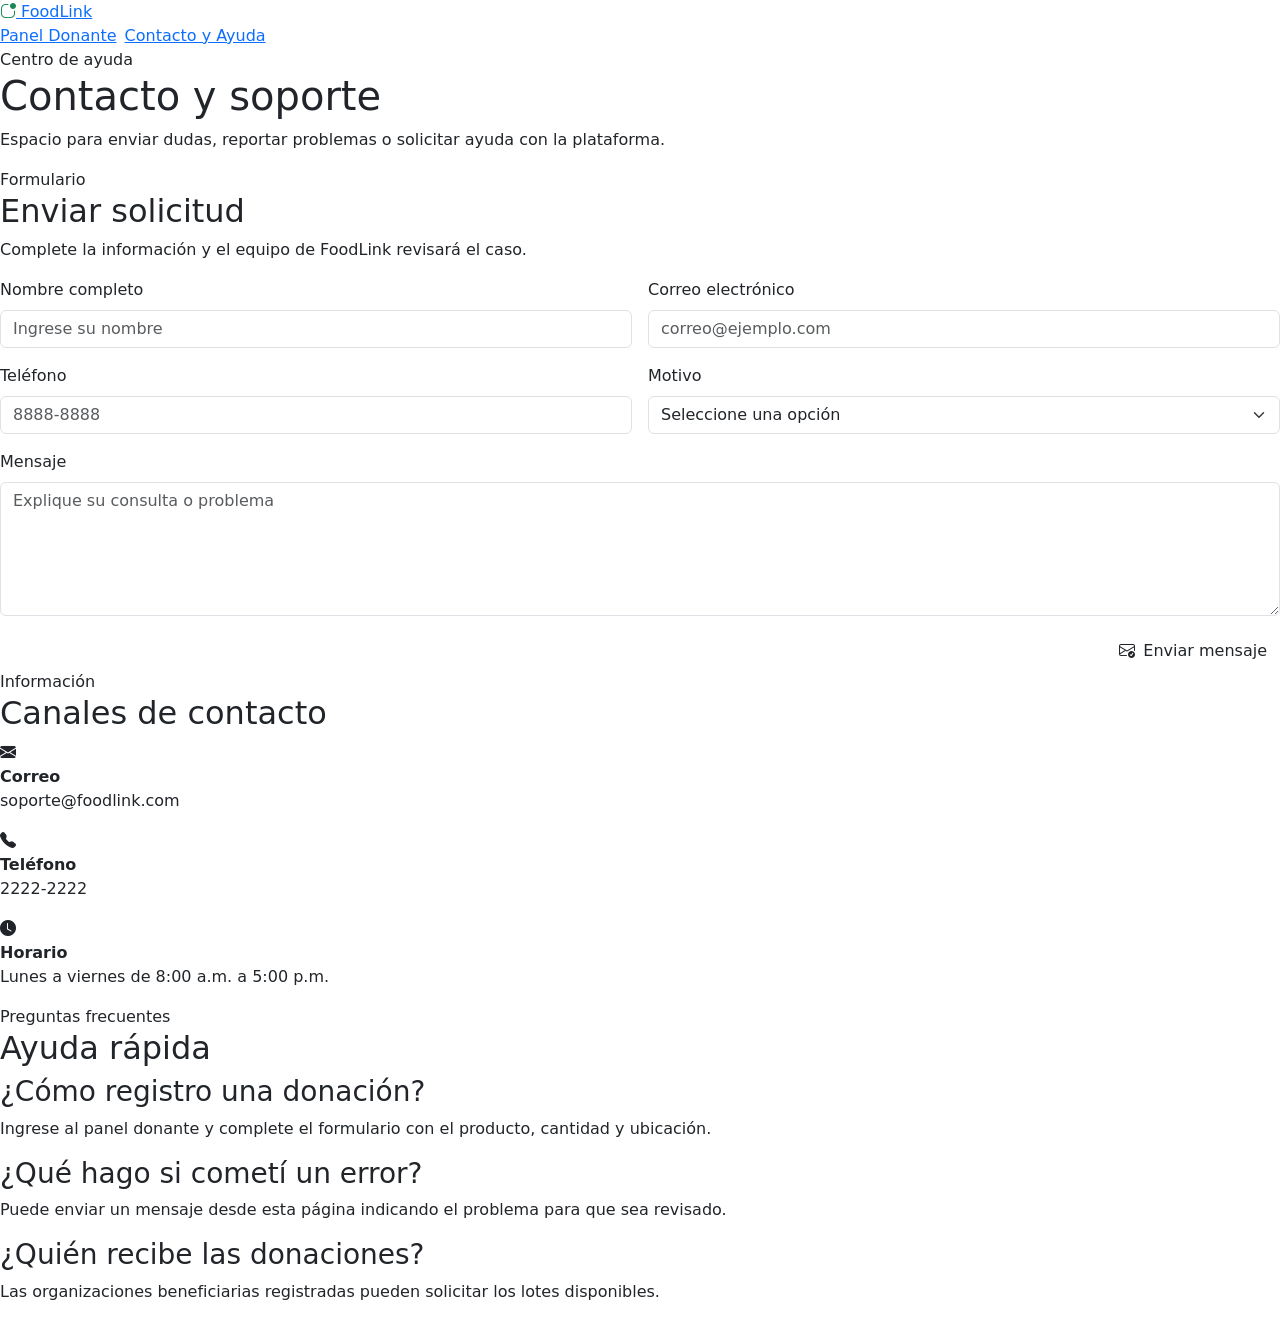
==== panel-ayuda.html @ 527d3919 "Creacion de ayuda y donante" ====
<!DOCTYPE html>
<html lang="es">

    <head>
        <meta charset="UTF-8">
        <meta name="viewport" content="width=device-width, initial-scale=1.0">
        <title>FoodLink - Contacto y Ayuda</title>
        <link
            href="https://cdn.jsdelivr.net/npm/bootstrap@5.3.0/dist/css/bootstrap.min.css"
            rel="stylesheet">
        <link
            href="https://cdn.jsdelivr.net/npm/bootstrap-icons@1.11.0/font/bootstrap-icons.css"
            rel="stylesheet">
        <link
            href="https://fonts.googleapis.com/css2?family=Inter:wght@400;500;600;700;800&display=swap"
            rel="stylesheet">
        <link rel="stylesheet" href="./css/contacto-ayuda.css">
    </head>

    <body>
        <div class="site-container">
            <nav class="app-navbar">
                <a href="#" class="navbar-brand-title">
                    <i class="bi bi-app-indicator text-success"></i> FoodLink
                </a>
                <div class="d-flex gap-2">
                    <a href="panel-donante.html" class="nav-link-page">Panel Donante</a>
                    <a href="contacto-ayuda.html" class="nav-link-page active">Contacto y Ayuda</a>
                </div>
            </nav>

            <header class="help-header">
                <span>Centro de ayuda</span>
                <h1>Contacto y soporte</h1>
                <p>Espacio para enviar dudas, reportar problemas o solicitar ayuda con la plataforma.</p>
            </header>

            <main class="main-content">
                <section class="content-card">
                    <div class="section-header">
                        <span>Formulario</span>
                        <h2>Enviar solicitud</h2>
                        <p>Complete la información y el equipo de FoodLink revisará el caso.</p>
                    </div>

                    <form onsubmit="event.preventDefault(); alert('Mensaje enviado correctamente.');">
                        <div class="row g-3">
                            <div class="col-12 col-md-6">
                                <label class="form-label" for="nombre">Nombre completo</label>
                                <input type="text" class="form-control" id="nombre"
                                    placeholder="Ingrese su nombre" required>
                            </div>
                            <div class="col-12 col-md-6">
                                <label class="form-label" for="correo">Correo electrónico</label>
                                <input type="email" class="form-control" id="correo"
                                    placeholder="correo@ejemplo.com" required>
                            </div>
                            <div class="col-12 col-md-6">
                                <label class="form-label" for="telefono">Teléfono</label>
                                <input type="tel" class="form-control" id="telefono"
                                    placeholder="8888-8888">
                            </div>
                            <div class="col-12 col-md-6">
                                <label class="form-label" for="motivo">Motivo</label>
                                <select class="form-select" id="motivo" required>
                                    <option value="">Seleccione una opción</option>
                                    <option>Problema con una donación</option>
                                    <option>Consulta general</option>
                                    <option>Soporte técnico</option>
                                    <option>Actualización de datos</option>
                                </select>
                            </div>
                            <div class="col-12">
                                <label class="form-label" for="mensaje">Mensaje</label>
                                <textarea class="form-control" id="mensaje" rows="5"
                                    placeholder="Explique su consulta o problema" required></textarea>
                            </div>
                            <div class="col-12 text-end">
                                <button type="submit" class="btn btn-help">
                                    <i class="bi bi-envelope-check me-2"></i>Enviar mensaje
                                </button>
                            </div>
                        </div>
                    </form>
                </section>

                <aside class="content-card">
                    <div class="section-header">
                        <span>Información</span>
                        <h2>Canales de contacto</h2>
                    </div>

                    <div class="info-item">
                        <i class="bi bi-envelope-fill"></i>
                        <div>
                            <strong>Correo</strong>
                            <p>soporte@foodlink.com</p>
                        </div>
                    </div>
                    <div class="info-item">
                        <i class="bi bi-telephone-fill"></i>
                        <div>
                            <strong>Teléfono</strong>
                            <p>2222-2222</p>
                        </div>
                    </div>
                    <div class="info-item">
                        <i class="bi bi-clock-fill"></i>
                        <div>
                            <strong>Horario</strong>
                            <p>Lunes a viernes de 8:00 a.m. a 5:00 p.m.</p>
                        </div>
                    </div>
                </aside>

                <section class="content-card faq-card">
                    <div class="section-header">
                        <span>Preguntas frecuentes</span>
                        <h2>Ayuda rápida</h2>
                    </div>

                    <div class="faq-item">
                        <h3>¿Cómo registro una donación?</h3>
                        <p>Ingrese al panel donante y complete el formulario con el producto, cantidad y ubicación.</p>
                    </div>
                    <div class="faq-item">
                        <h3>¿Qué hago si cometí un error?</h3>
                        <p>Puede enviar un mensaje desde esta página indicando el problema para que sea revisado.</p>
                    </div>
                    <div class="faq-item">
                        <h3>¿Quién recibe las donaciones?</h3>
                        <p>Las organizaciones beneficiarias registradas pueden solicitar los lotes disponibles.</p>
                    </div>
                </section>
            </main>
        </div>
    </body>

</html>
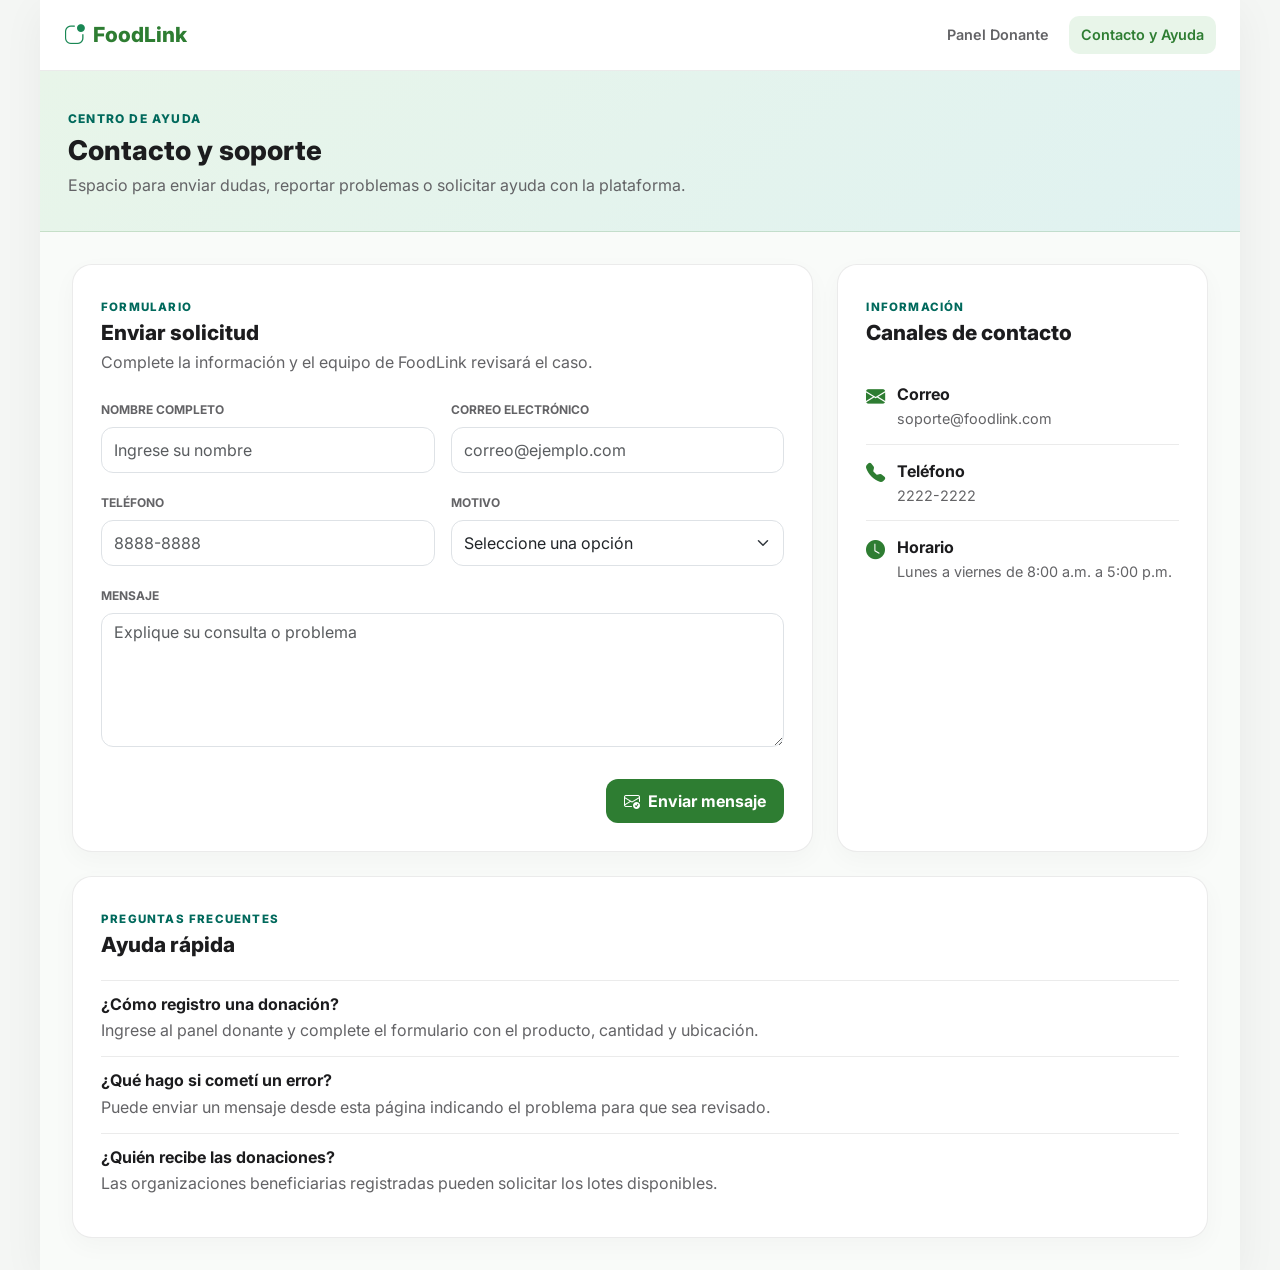
==== commit ef00da20: "Mejora modulos de donante y ayuda, se crea la database" ====
--- a/panel-ayuda.html
+++ b/panel-ayuda.html
@@ -14,7 +14,7 @@
         <link
             href="https://fonts.googleapis.com/css2?family=Inter:wght@400;500;600;700;800&display=swap"
             rel="stylesheet">
-        <link rel="stylesheet" href="./css/contacto-ayuda.css">
+        <link rel="stylesheet" href="./css/panel-ayuda.css">
     </head>
 
     <body>
@@ -25,7 +25,7 @@
                 </a>
                 <div class="d-flex gap-2">
                     <a href="panel-donante.html" class="nav-link-page">Panel Donante</a>
-                    <a href="contacto-ayuda.html" class="nav-link-page active">Contacto y Ayuda</a>
+                    <a href="panel-ayuda.html" class="nav-link-page active">Contacto y Ayuda</a>
                 </div>
             </nav>
 
@@ -43,7 +43,7 @@
                         <p>Complete la información y el equipo de FoodLink revisará el caso.</p>
                     </div>
 
-                    <form onsubmit="event.preventDefault(); alert('Mensaje enviado correctamente.');">
+                    <form id="formAyuda">
                         <div class="row g-3">
                             <div class="col-12 col-md-6">
                                 <label class="form-label" for="nombre">Nombre completo</label>
@@ -74,6 +74,9 @@
                                 <label class="form-label" for="mensaje">Mensaje</label>
                                 <textarea class="form-control" id="mensaje" rows="5"
                                     placeholder="Explique su consulta o problema" required></textarea>
+                            </div>
+                            <div class="col-12">
+                                <p class="mensaje-exito" id="mensajeAyuda"></p>
                             </div>
                             <div class="col-12 text-end">
                                 <button type="submit" class="btn btn-help">
@@ -134,6 +137,7 @@
                 </section>
             </main>
         </div>
+        <script src="./js/panel-ayuda.js"></script>
     </body>
 
-</html>+</html>
--- a/css/panel-ayuda.css
+++ b/css/panel-ayuda.css
@@ -0,0 +1,216 @@
+:root {
+    --brand-green: #2E7D32;
+    --brand-teal: #00695C;
+    --text-main: #1C1C1E;
+    --text-muted: #636366;
+    --bg-premium: #F9FBF9;
+    --border-card: rgba(0, 0, 0, 0.08);
+}
+
+body {
+    margin: 0;
+    font-family: 'Inter', sans-serif;
+    background-color: #f4f6f4;
+    color: var(--text-main);
+}
+
+.site-container {
+    width: 100%;
+    max-width: 1200px;
+    min-height: 100vh;
+    margin: 0 auto;
+    background-color: #ffffff;
+    box-shadow: 0 10px 40px rgba(0, 0, 0, 0.05);
+}
+
+.app-navbar {
+    display: flex;
+    justify-content: space-between;
+    align-items: center;
+    padding: 16px 24px;
+    border-bottom: 1px solid var(--border-card);
+    background-color: #ffffff;
+}
+
+.navbar-brand-title {
+    display: flex;
+    gap: 8px;
+    align-items: center;
+    color: var(--brand-green);
+    font-size: 1.3rem;
+    font-weight: 800;
+    text-decoration: none;
+}
+
+.nav-link-page {
+    color: var(--text-muted);
+    font-size: 0.9rem;
+    font-weight: 600;
+    text-decoration: none;
+    padding: 8px 12px;
+    border-radius: 10px;
+}
+
+.nav-link-page.active,
+.nav-link-page:hover {
+    color: var(--brand-green);
+    background-color: #E8F5E9;
+}
+
+.help-header {
+    padding: 34px 28px;
+    background: linear-gradient(135deg, #E8F5E9 0%, #E0F2F1 100%);
+    border-bottom: 1px solid rgba(46, 125, 50, 0.18);
+}
+
+.help-header span {
+    color: var(--brand-teal);
+    font-size: 0.75rem;
+    font-weight: 800;
+    letter-spacing: 1.2px;
+    text-transform: uppercase;
+}
+
+.help-header h1 {
+    margin: 6px 0;
+    font-size: 1.7rem;
+    font-weight: 800;
+}
+
+.help-header p {
+    margin: 0;
+    color: var(--text-muted);
+}
+
+.main-content {
+    display: grid;
+    grid-template-columns: 2fr 1fr;
+    gap: 24px;
+    padding: 32px;
+    background-color: var(--bg-premium);
+}
+
+.content-card {
+    padding: 28px;
+    border: 1px solid var(--border-card);
+    border-radius: 20px;
+    background-color: #ffffff;
+    box-shadow: 0 8px 24px rgba(0, 0, 0, 0.03);
+}
+
+.section-header {
+    margin-bottom: 22px;
+}
+
+.section-header span {
+    color: var(--brand-teal);
+    font-size: 0.72rem;
+    font-weight: 800;
+    letter-spacing: 1.2px;
+    text-transform: uppercase;
+}
+
+.section-header h2 {
+    margin: 4px 0;
+    font-size: 1.3rem;
+    font-weight: 800;
+}
+
+.section-header p {
+    margin: 0;
+    color: var(--text-muted);
+}
+
+.form-label {
+    color: var(--text-muted);
+    font-size: 0.75rem;
+    font-weight: 700;
+    text-transform: uppercase;
+}
+
+.form-control,
+.form-select {
+    min-height: 46px;
+    border-radius: 12px;
+}
+
+.btn-help {
+    color: #ffffff;
+    background-color: var(--brand-green);
+    border: none;
+    border-radius: 12px;
+    padding: 10px 18px;
+    font-weight: 700;
+}
+
+.btn-help:hover {
+    color: #ffffff;
+    background-color: #256b2a;
+}
+
+.info-item {
+    display: flex;
+    gap: 12px;
+    padding: 14px 0;
+    border-bottom: 1px solid var(--border-card);
+}
+
+.info-item:last-child {
+    border-bottom: none;
+}
+
+.info-item i {
+    color: var(--brand-green);
+    font-size: 1.2rem;
+}
+
+.info-item p {
+    margin: 2px 0 0;
+    color: var(--text-muted);
+    font-size: 0.9rem;
+}
+
+.faq-card {
+    grid-column: 1 / -1;
+}
+
+.faq-item {
+    padding: 14px 0;
+    border-top: 1px solid var(--border-card);
+}
+
+.faq-item h3 {
+    margin: 0 0 4px;
+    font-size: 1rem;
+    font-weight: 700;
+}
+
+.faq-item p {
+    margin: 0;
+    color: var(--text-muted);
+}
+
+.mensaje-exito {
+    margin: 0;
+    color: var(--brand-green);
+    font-weight: 700;
+}
+
+.mensaje-error {
+    margin: 0;
+    color: #b00020;
+    font-weight: 700;
+}
+
+@media (max-width: 768px) {
+    .app-navbar {
+        flex-direction: column;
+        align-items: flex-start;
+        gap: 12px;
+    }
+
+    .main-content {
+        grid-template-columns: 1fr;
+        padding: 20px;
+    }
+}
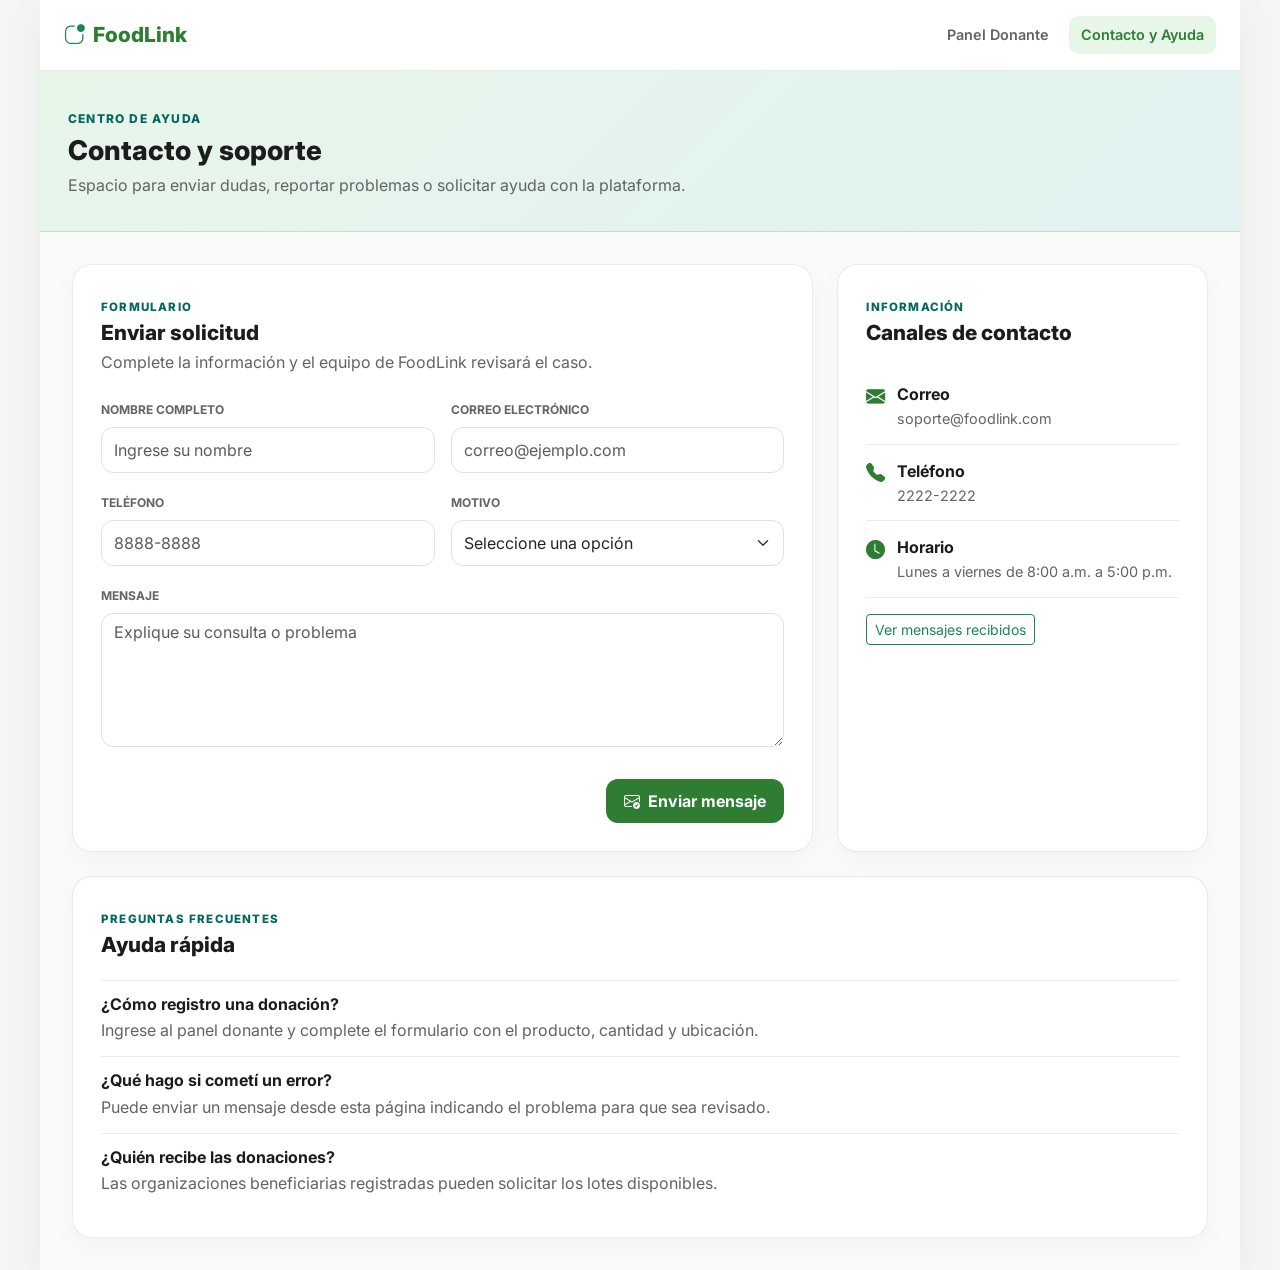
==== commit 098b3ee7: "Conexion de donaciones y ayuda con PHP" ====
--- a/panel-ayuda.html
+++ b/panel-ayuda.html
@@ -114,6 +114,11 @@
                             <p>Lunes a viernes de 8:00 a.m. a 5:00 p.m.</p>
                         </div>
                     </div>
+                    <div class="mt-3">
+                        <a href="admin-mensajes.php" class="btn btn-sm btn-outline-success">
+                            Ver mensajes recibidos
+                        </a>
+                    </div>
                 </aside>
 
                 <section class="content-card faq-card">
